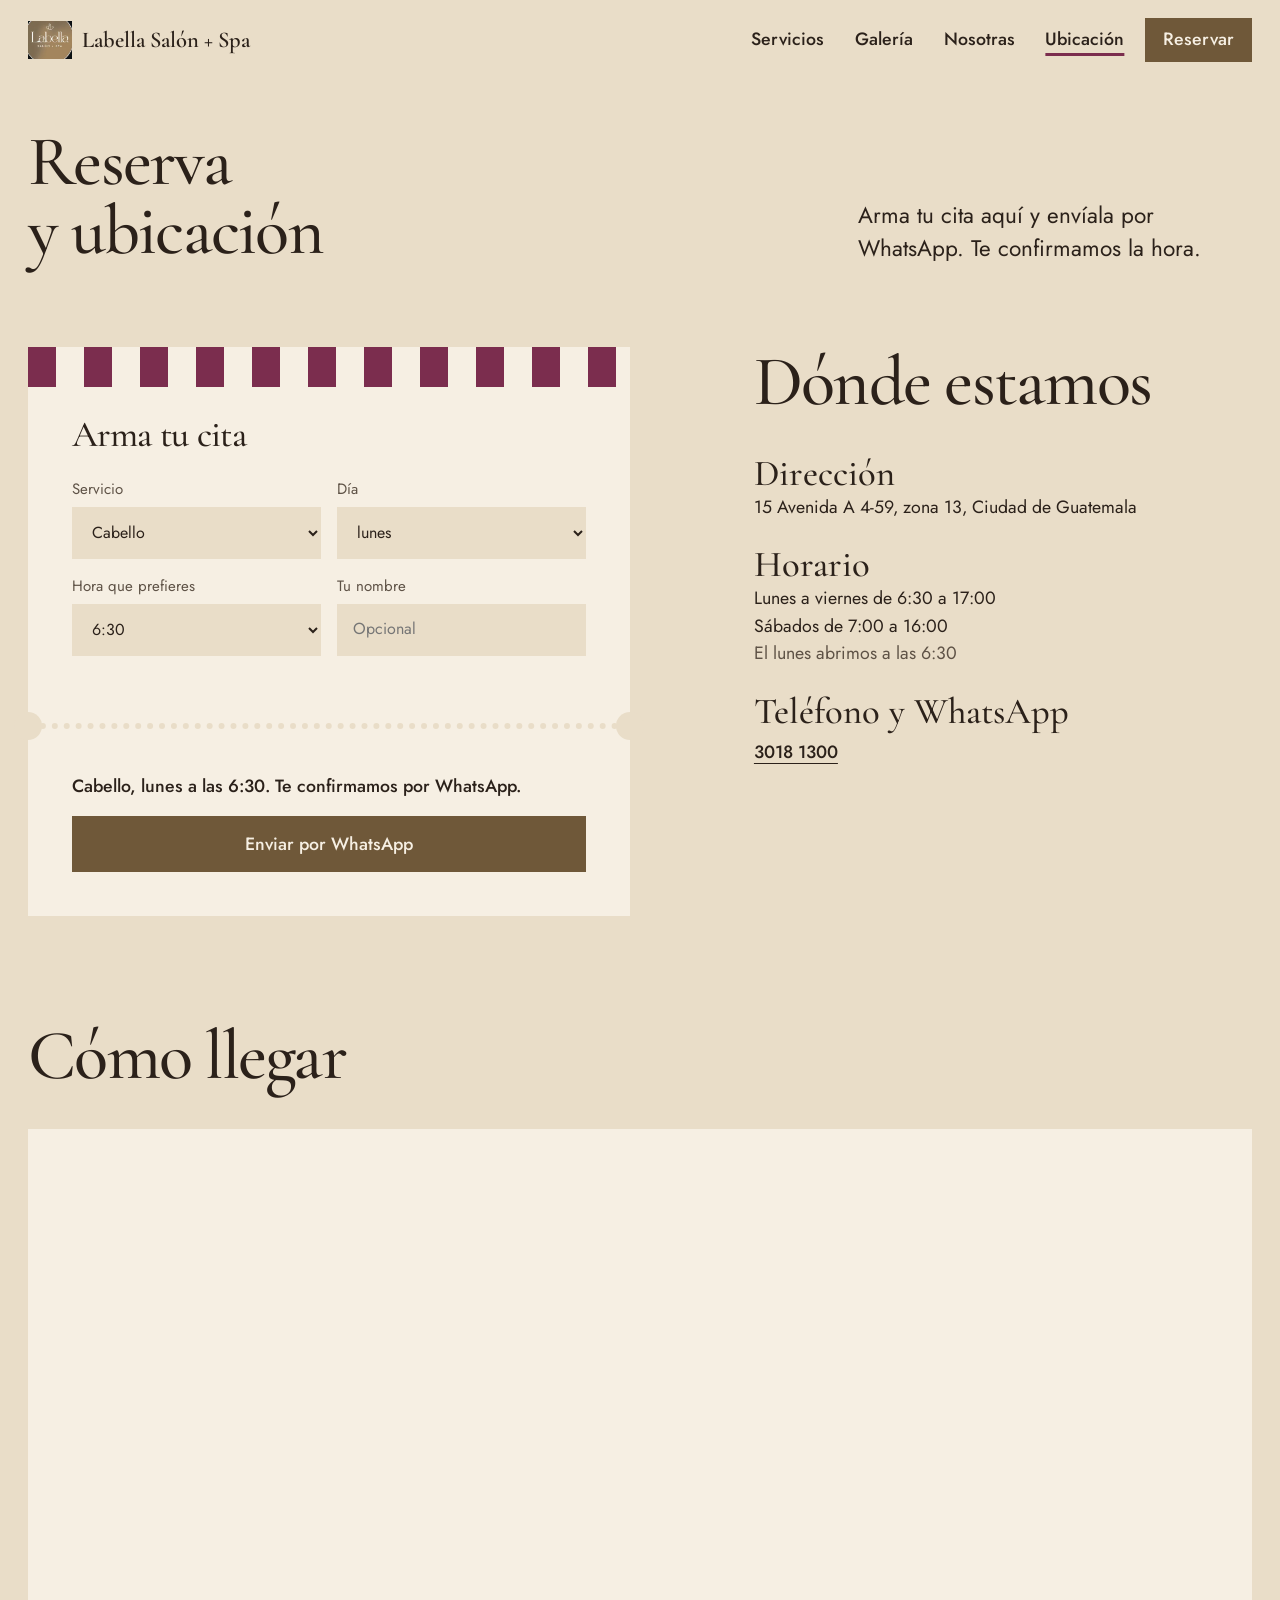
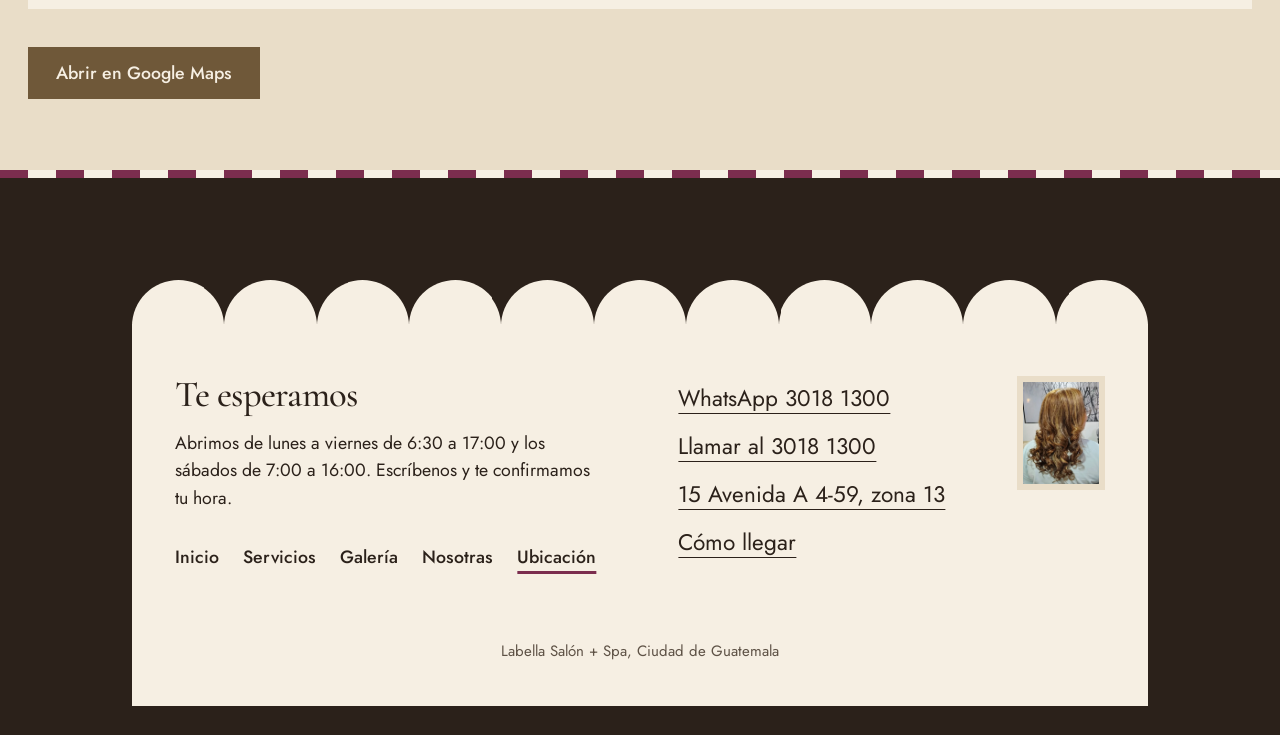
==== contacto.html @ a74e89e4 "Rediseño en varias páginas: inicio, servicios, galería, nosotras y contacto Divide la página única e" ====
<!DOCTYPE html>
<html lang="es">
<head>
<meta charset="utf-8">
<meta name="viewport" content="width=device-width, initial-scale=1, viewport-fit=cover">
<title>Reservar y ubicación | Labella Salón + Spa, zona 13, Guatemala</title>
<meta name="description" content="Reserva tu cita en Labella Salón + Spa por WhatsApp. 15 Avenida A 4-59, zona 13, Ciudad de Guatemala. Lunes a viernes 6:30 a 17:00, sábados 7:00 a 16:00.">
<meta name="theme-color" content="#E9DDC8">
<meta name="color-scheme" content="light">
<link rel="canonical" href="https://psantos2729.github.io/Spa-and-Beauty/contacto.html">
<link rel="icon" type="image/webp" href="assets/logo.webp">
<meta property="og:type" content="website">
<meta property="og:locale" content="es_GT">
<meta property="og:site_name" content="Labella Salón + Spa">
<meta property="og:title" content="Reservar y ubicación | Labella Salón + Spa">
<meta property="og:description" content="Reserva tu cita en Labella Salón + Spa por WhatsApp. 15 Avenida A 4-59, zona 13, Ciudad de Guatemala. Lunes a viernes 6:30 a 17:00, sábados 7:00 a 16:00.">
<meta property="og:url" content="https://psantos2729.github.io/Spa-and-Beauty/contacto.html">
<meta property="og:image" content="https://psantos2729.github.io/Spa-and-Beauty/assets/rizos.webp">
<script>document.documentElement.classList.add('js')</script>
<link rel="preconnect" href="https://fonts.googleapis.com">
<link rel="preconnect" href="https://fonts.gstatic.com" crossorigin>
<link rel="stylesheet" href="https://fonts.googleapis.com/css2?family=Cormorant+Garamond:ital,wght@0,500;0,600;1,500&amp;family=Jost:wght@400;500&amp;display=swap">
<link rel="stylesheet" href="styles.css">
<link rel="stylesheet" href="css/paginas.css">
<script src="script.js" defer></script>
<script src="js/paginas.js" defer></script>
</head>
<body>

<a class="salto" href="#contenido">Saltar al contenido</a>

<!-- CABECERA (igual en todas las páginas; solo cambia dónde va) -->
<header class="cabecera">
  <div class="cabecera__in envoltura">
    <a class="marca" href="index.html">
      <img src="assets/logo.webp" alt="" width="147" height="124">
      <span>Labella Salón + Spa</span>
    </a>
    <nav class="nav" aria-label="Principal">
      <ul>
        <li><a href="servicios.html">Servicios</a></li>
        <li><a href="galeria.html">Galería</a></li>
        <li><a href="nosotras.html">Nosotras</a></li>
        <li><a href="contacto.html" aria-current="page">Ubicación</a></li>
      </ul>
    </nav>
    <a class="btn btn--chico" href="https://wa.me/50230181300?text=Hola%2C%20quiero%20reservar%20en%20Labella%20Sal%C3%B3n%20%2B%20Spa" data-wa>Reservar</a>
  </div>
</header>

<main id="contenido" tabindex="-1">

<section class="titulo envoltura rejilla" aria-labelledby="titulo-pagina">
  <h1 id="titulo-pagina" class="t-display" data-rise style="--i:0">Reserva<br> y ubicación</h1>
  <p class="t-lead titulo__apoyo" data-rise style="--i:1">Arma tu cita aquí y envíala por WhatsApp. Te confirmamos la hora.</p>
</section>

<section class="cita envoltura rejilla" aria-labelledby="c-cita" data-reveal-group>
  <form class="cita__forma hoja" id="cita" action="https://wa.me/50230181300" method="get" target="_blank">
    <div class="cinta cinta--media cita__cinta" aria-hidden="true"></div>
    <h2 id="c-cita" class="t-head serif" data-reveal>Arma tu cita</h2>
    <div class="cita__campos" data-reveal>
      <label>Servicio
        <select name="servicio">
          <option>Cabello</option>
          <option>Manicure y pedicure</option>
          <option>Cejas</option>
          <option>Limpieza facial</option>
          <option>Masaje relajante</option>
          <option>Depilación con cera</option>
        </select>
      </label>
      <label>Día
        <select name="dia">
          <option>lunes</option><option>martes</option><option>miércoles</option><option>jueves</option><option>viernes</option><option>sábado</option>
        </select>
      </label>
      <label>Hora que prefieres
        <select name="hora"></select>
      </label>
      <label>Tu nombre
        <input type="text" name="nombre" autocomplete="given-name" placeholder="Opcional">
      </label>
    </div>
    <div class="talon cita__talon" data-reveal>
      <p class="cita__resumen" id="cita-resumen" aria-live="polite">Elige servicio, día y hora, y envía el mensaje.</p>
      <input type="hidden" name="text" value="Hola, quiero reservar en Labella Salón + Spa">
      <button class="btn btn--barra" type="submit">Enviar por WhatsApp</button>
    </div>
  </form>
  <div class="cita__datos">
    <h2 class="t-display" data-reveal>Dónde estamos</h2>
    <dl class="datos" data-reveal>
      <div><dt class="t-head serif">Dirección</dt><dd>15 Avenida A 4-59, zona 13, Ciudad de Guatemala</dd></div>
      <div><dt class="t-head serif">Horario</dt><dd>Lunes a viernes de 6:30 a 17:00<br>Sábados de 7:00 a 16:00</dd><dd class="nota" data-hoy></dd></div>
      <div><dt class="t-head serif">Teléfono y WhatsApp</dt><dd><a class="enlace" href="tel:+50230181300">3018 1300</a></dd></div>
    </dl>
  </div>
</section>

<section class="mapa envoltura" aria-labelledby="c-mapa" data-reveal-group>
  <h2 id="c-mapa" class="t-display" data-reveal>Cómo llegar</h2>
  <div class="mapa__marco" data-reveal>
    <iframe src="https://www.google.com/maps?q=15+Avenida+A+4-59,+Zona+13,+Ciudad+de+Guatemala&amp;output=embed" title="Mapa de Labella Salón + Spa en 15 Avenida A 4-59, zona 13, Ciudad de Guatemala" loading="lazy" referrerpolicy="no-referrer-when-downgrade"></iframe>
  </div>
  <p data-reveal><a class="btn" href="https://www.google.com/maps/search/?api=1&amp;query=15%20Avenida%20A%204-59%2C%20Zona%2013%2C%20Ciudad%20de%20Guatemala" target="_blank" rel="noopener">Abrir en Google Maps</a></p>
</section>

</main>

<footer class="pie">
  <div class="cinta cinta--fina" aria-hidden="true"></div>
  <div class="pie__fondo envoltura rejilla">
    <div class="pie__tarjeta feston-arriba">
      <div class="pie__mensaje">
        <h2>Te esperamos</h2>
        <p>Abrimos de lunes a viernes de 6:30 a 17:00 y los sábados de 7:00 a 16:00. Escríbenos y te confirmamos tu hora.</p>
        <nav class="pie__nav" aria-label="Páginas del sitio">
          <ul>
            <li><a href="index.html">Inicio</a></li>
            <li><a href="servicios.html">Servicios</a></li>
            <li><a href="galeria.html">Galería</a></li>
            <li><a href="nosotras.html">Nosotras</a></li>
            <li><a href="contacto.html" aria-current="page">Ubicación</a></li>
          </ul>
        </nav>
      </div>
      <div class="pie__datos">
        <ul class="pie__lineas">
          <li><a href="https://wa.me/50230181300?text=Hola%2C%20quiero%20reservar%20en%20Labella%20Sal%C3%B3n%20%2B%20Spa" data-wa>WhatsApp 3018 1300</a></li>
          <li><a href="tel:+50230181300">Llamar al 3018 1300</a></li>
          <li><a href="https://www.google.com/maps/search/?api=1&amp;query=15%20Avenida%20A%204-59%2C%20Zona%2013%2C%20Ciudad%20de%20Guatemala" target="_blank" rel="noopener">15 Avenida A 4-59, zona&nbsp;13</a></li>
          <li><a href="contacto.html" aria-current="page">Cómo llegar</a></li>
        </ul>
        <figure class="sello"><img src="assets/rizos.webp" alt="" width="661" height="884" loading="lazy"></figure>
      </div>
      <p class="pie__imprenta">Labella Salón + Spa, Ciudad de Guatemala</p>
    </div>
  </div>
</footer>

</body>
</html>
---- styles.css ----
/* ==========================================================================
   Labella Salón + Spa — sistema de diseño compartido
   Idea: la tarjeta de cita del salón es el papel del que está hecha cada página.
   La "cinta" (barras vino sobre papel) es la cinta de la inauguración.

   Este archivo lo cargan TODAS las páginas. No lo edites desde una página:
   pon lo propio de cada página en css/<pagina>.css. Ver HANDOFF.md.

   Reglas de la casa: sin degradados, sin sombras en reposo, sin líneas finas,
   sin vidrio, sin etiquetas pequeñas sobre títulos, sin numeración 01/02.
   Esquinas siempre cuadradas (radio 0). Cinco tamaños de letra, no más.
   ========================================================================== */

/* ---------- 1. Tokens ---------- */
:root {
  /* Paleta de la marca (solo colores planos) */
  --marfil: #F6EFE3;   /* papel: tarjetas, hojas */
  --marmol: #E9DDC8;   /* fondo de la página */
  --espresso: #2B211A; /* tinta, y fondo oscuro */
  --bronce: #6F5839;   /* la acción (botones) */
  --vino: #7B2D4E;     /* la cinta, y como mucho UN campo de color por página */
  --suave: #5E5246;    /* tinta suave: solo notas secundarias */

  /* Roles (usa estos en el código de las páginas) */
  --papel: var(--marfil);
  --fondo: var(--marmol);
  --tinta: var(--espresso);
  --nota: var(--suave);
  --accion: var(--bronce);
  --accion-tinta: var(--marfil);
  --cinta: var(--vino);
  --foco: var(--bronce);
  --debajo: var(--fondo); /* color de lo que hay bajo una pieza de papel: rellena muescas y perforados */

  /* Tipos */
  --serif: 'Cormorant Garamond', Georgia, 'Times New Roman', serif;
  --sans: 'Jost', system-ui, -apple-system, 'Segoe UI', sans-serif;

  /* Los cinco tamaños (no añadas un sexto) */
  --t-display: clamp(2.5rem, 1.2rem + 4vw, 4.75rem);    /* 40 → 76px: h1 y títulos de sección */
  --t-head: clamp(1.625rem, 1.25rem + 1.3vw, 2.5rem);   /* 26 → 40px: subtítulos, cifras, nombres */
  --t-lead: clamp(1.1875rem, 1.05rem + 0.45vw, 1.4375rem); /* 19 → 23px: frase de apoyo, marca */
  --t-body: clamp(1rem, 0.95rem + 0.2vw, 1.125rem);     /* 16 → 18px: texto corrido, botones, enlaces */
  --t-small: 0.9375rem;                                 /* 15px: solo notas secundarias */

  /* Espacio */
  --margen: clamp(1rem, 2.2vw, 2rem);     /* margen exterior, igual a ambos lados, en todo el sitio */
  --medianil: clamp(0.75rem, 1.6vw, 1.5rem); /* separación entre columnas */
  --seccion: clamp(6rem, 11vw, 10rem);     /* espacio entre secciones */
  --relleno: clamp(1.5rem, 3.4vw, 3rem);   /* relleno interior de tarjetas y hojas */
  --max: 90rem;                            /* ancho máximo del contenido (1440px) */

  /* Formas de papel */
  --barra: 28px;     /* ancho de cada barra de la cinta */
  --feston: 64px;    /* ancho de cada festón (borde ondulado) */
  --muesca: 28px;    /* diámetro de las muescas del talón */
  --punto: 6px;      /* grosor de los puntos del perforado */

  /* Movimiento */
  --ease-out: cubic-bezier(0.23, 1, 0.32, 1);
  --ease-in-out: cubic-bezier(0.77, 0, 0.175, 1);
  --ease-soft: cubic-bezier(0.33, 1, 0.68, 1);
  --t-press: 140ms;
  --t-hover: 200ms;
  --t-reveal: 800ms;
  --stagger: 80ms;
}

/* ---------- 2. Reset y base ---------- */
*, *::before, *::after { box-sizing: border-box; }
html {
  -webkit-text-size-adjust: 100%;
  text-size-adjust: 100%;
  -webkit-tap-highlight-color: transparent;
  background: var(--fondo);
}
body {
  margin: 0;
  background: var(--fondo);
  color: var(--tinta);
  font-family: var(--sans);
  font-size: var(--t-body);
  line-height: 1.55;
  font-kerning: normal;
  -webkit-font-smoothing: antialiased;
  overflow-x: clip;
}
h1, h2, h3, h4, p, figure, blockquote, ul, ol, dl, dd { margin: 0; }
ul[class], ol[class] { padding: 0; list-style: none; }
img, video, svg { display: block; max-width: 100%; }
img { height: auto; }
button, input, select, textarea { font: inherit; color: inherit; }
input, select, textarea { font-size: max(16px, 1em); }
button { background: none; border: 0; padding: 0; cursor: pointer; }
a { color: inherit; }
a, button { touch-action: manipulation; }
::selection { background: var(--vino); color: var(--marfil); }
:focus-visible { outline: 3px solid var(--foco); outline-offset: 3px; }
:target { scroll-margin-top: 2rem; }
main:focus { outline: none; }

/* Titulares: serif de la marca, siempre en una o dos líneas */
h1, h2, h3 {
  font-family: var(--serif);
  font-weight: 500;
  line-height: 1.02;
  letter-spacing: -0.02em;
  text-wrap: balance;
}
p { text-wrap: pretty; }

/* ---------- 3. Tamaños (clases de utilidad) ---------- */
.t-display { font-size: var(--t-display); line-height: 0.98; letter-spacing: -0.025em; }
.t-head { font-size: var(--t-head); line-height: 1.08; }
.t-lead { font-size: var(--t-lead); line-height: 1.45; }
.t-body { font-size: var(--t-body); }
.t-small { font-size: var(--t-small); line-height: 1.45; }
.serif { font-family: var(--serif); font-weight: 500; }
.nota { color: var(--nota); }
.cifras { font-variant-numeric: tabular-nums lining-nums; }
.sr-only {
  position: absolute; width: 1px; height: 1px; overflow: hidden;
  clip-path: inset(50%); white-space: nowrap;
}

/* Enlace para saltar al contenido (visible al recibir foco) */
.salto {
  position: absolute; left: var(--margen); top: 0.5rem; z-index: 20;
  padding: 0.75rem 1rem; background: var(--tinta); color: var(--papel);
  text-decoration: none; transform: translateY(-160%);
  transition: transform var(--t-hover) var(--ease-out);
}
.salto:focus { transform: none; }

/* ---------- 4. Marco de página y rejilla ---------- */
.envoltura { width: 100%; max-width: var(--max); margin-inline: auto; padding-inline: var(--margen); }
.rejilla { display: grid; grid-template-columns: repeat(12, minmax(0, 1fr)); column-gap: var(--medianil); }
.seccion { padding-block: calc(var(--seccion) / 2); }
.seccion:first-child { padding-top: calc(var(--seccion) / 3); }
.cubrir { width: 100%; height: 100%; object-fit: cover; }

/* Campos de color (una sección entera cambia de fondo) */
.campo-papel { --debajo: var(--papel); background: var(--papel); }
.campo-oscuro { --debajo: var(--espresso); --foco: var(--marfil); background: var(--espresso); color: var(--marfil); }
.campo-vino { --debajo: var(--vino); --foco: var(--marfil); background: var(--vino); color: var(--marfil); }

/* ---------- 5. Cabecera ---------- */
.cabecera { background: var(--fondo); }
.cabecera__in {
  display: grid;
  grid-template-columns: auto 1fr auto;
  align-items: center;
  column-gap: var(--medianil);
  min-height: 5rem;
}
.marca {
  display: inline-flex; align-items: center; gap: 0.625rem;
  min-height: 44px; text-decoration: none;
  font-family: var(--serif); font-weight: 600; font-size: var(--t-lead);
  line-height: 1; white-space: nowrap;
}
.marca img { width: 2.75rem; height: auto; }
.nav ul, .pie__nav ul { list-style: none; padding: 0; }
.nav ul { display: flex; justify-content: flex-end; gap: clamp(1rem, 2.4vw, 2.25rem); }
.nav a, .pie__nav a {
  display: inline-flex; align-items: center; justify-content: center;
  min-height: 44px; min-width: 44px;
  text-decoration: none; font-weight: 500;
  text-decoration-thickness: 3px; text-underline-offset: 0.45em;
  text-decoration-color: transparent;
  transition: text-decoration-color var(--t-hover) ease;
}
.nav a[aria-current="page"], .pie__nav a[aria-current="page"] {
  text-decoration-line: underline; text-decoration-color: var(--cinta);
}
.marca[aria-current="page"] { text-decoration: none; }

@media (max-width: 47.99em) {
  .cabecera__in { grid-template-columns: 1fr auto; row-gap: 0.25rem; padding-block: 0.5rem; }
  .nav { grid-column: 1 / -1; grid-row: 2; }
  .nav ul { justify-content: space-between; gap: 0.5rem; }
  .marca { font-size: 1.1875rem; }
  .marca img { width: 2.25rem; }
}

/* ---------- 6. Botones y enlaces ---------- */
.btn {
  position: relative; overflow: hidden;
  display: inline-flex; align-items: center; justify-content: center; gap: 0.6rem;
  min-height: 3.25rem; padding: 0 1.75rem;
  background: var(--accion); color: var(--accion-tinta);
  font-family: var(--sans); font-size: var(--t-body); font-weight: 500; line-height: 1.2;
  text-decoration: none; text-align: center;
  border-radius: 0;
  user-select: none; -webkit-user-select: none;
  transition: transform var(--t-press) var(--ease-out), background-color var(--t-hover) ease;
}
/* La cinta vuelve dentro del botón al pasar el ratón */
.btn::after {
  content: ""; position: absolute; left: 0; right: 0; bottom: 0; height: 6px;
  background: var(--marfil);
  -webkit-mask: var(--mascara-cinta) 0 0 / calc(var(--barra) * 2) 100% repeat-x;
  mask: var(--mascara-cinta) 0 0 / calc(var(--barra) * 2) 100% repeat-x;
  transform: scaleY(0); transform-origin: bottom;
  transition: transform var(--t-hover) var(--ease-out);
}
.btn:active { transform: scale(0.97); }
.btn svg { width: 1.25rem; height: 1.25rem; flex: none; }
.btn--chico { min-height: 2.75rem; padding: 0 1.125rem; }
.btn--barra { display: flex; width: 100%; min-height: 3.5rem; }
.btn--papel { --accion: var(--marfil); --accion-tinta: var(--espresso); }
.btn--papel::after { background: var(--vino); }

.enlace {
  display: inline-flex; align-items: center; min-height: 44px;
  font-weight: 500;
  text-decoration-line: underline; text-decoration-thickness: 0.08em;
  text-underline-offset: 0.3em; text-decoration-color: currentColor;
  transition: text-decoration-color var(--t-hover) ease;
}

@media (hover: hover) and (pointer: fine) {
  .btn:hover { background: var(--espresso); }
  .btn--papel:hover { background: var(--papel); color: var(--espresso); }
  .campo-oscuro .btn:hover { background: var(--vino); }
  .btn:hover::after { transform: scaleY(1); }
  .nav a:hover, .pie__nav a:hover { text-decoration-line: underline; text-decoration-color: currentColor; }
  .nav a[aria-current="page"]:hover { text-decoration-color: var(--cinta); }
  .enlace:hover { text-decoration-color: transparent; }
}

/* ---------- 7. La cinta (barras vino sobre papel) ---------- */
/* Máscaras dibujadas con SVG: no son degradados, solo recortan la forma. */
:root {
  --mascara-cinta: url("data:image/svg+xml,%3Csvg xmlns='http://www.w3.org/2000/svg' viewBox='0 0 2 1' preserveAspectRatio='none'%3E%3Crect width='1' height='1'/%3E%3C/svg%3E");
  --mascara-lleno: url("data:image/svg+xml,%3Csvg xmlns='http://www.w3.org/2000/svg' viewBox='0 0 1 1' preserveAspectRatio='none'%3E%3Crect width='1' height='1'/%3E%3C/svg%3E");
  --mascara-feston-arriba: url("data:image/svg+xml,%3Csvg xmlns='http://www.w3.org/2000/svg' viewBox='0 0 2 1' preserveAspectRatio='none'%3E%3Cpath d='M0 1A1 1 0 0 1 2 1Z'/%3E%3C/svg%3E");
  --mascara-feston-abajo: url("data:image/svg+xml,%3Csvg xmlns='http://www.w3.org/2000/svg' viewBox='0 0 2 1' preserveAspectRatio='none'%3E%3Cpath d='M0 0A1 1 0 0 0 2 0Z'/%3E%3C/svg%3E");
}
.cinta {
  display: block; height: 3.5rem; background: var(--papel);
  position: relative;
}
.cinta::before {
  content: ""; position: absolute; inset: 0; background: var(--cinta);
  -webkit-mask: var(--mascara-cinta) 0 0 / calc(var(--barra) * 2) 100% repeat-x;
  mask: var(--mascara-cinta) 0 0 / calc(var(--barra) * 2) 100% repeat-x;
}
.cinta--media { height: 2.5rem; }
.cinta--fina { height: 0.5rem; }

/* ---------- 8. Piezas de papel ---------- */
/* .hoja: una pieza de papel plana (sin borde, sin sombra) */
.hoja { background: var(--papel); color: var(--tinta); padding: var(--relleno); }

/* Bordes ondulados (festones). Ajusta el ancho con --feston. */
.feston-arriba, .feston-abajo {
  -webkit-mask-repeat: round no-repeat, no-repeat;
  mask-repeat: round no-repeat, no-repeat;
}
.feston-arriba {
  padding-top: calc(var(--relleno) + var(--feston) / 2);
  -webkit-mask-image: var(--mascara-feston-arriba), var(--mascara-lleno);
  mask-image: var(--mascara-feston-arriba), var(--mascara-lleno);
  -webkit-mask-size: var(--feston) calc(var(--feston) / 2 + 1px), 100% calc(100% - var(--feston) / 2);
  mask-size: var(--feston) calc(var(--feston) / 2 + 1px), 100% calc(100% - var(--feston) / 2);
  -webkit-mask-position: left top, left bottom;
  mask-position: left top, left bottom;
}
.feston-abajo {
  padding-bottom: calc(var(--relleno) + var(--feston) / 2);
  -webkit-mask-image: var(--mascara-feston-abajo), var(--mascara-lleno);
  mask-image: var(--mascara-feston-abajo), var(--mascara-lleno);
  -webkit-mask-size: var(--feston) calc(var(--feston) / 2 + 1px), 100% calc(100% - var(--feston) / 2);
  mask-size: var(--feston) calc(var(--feston) / 2 + 1px), 100% calc(100% - var(--feston) / 2);
  -webkit-mask-position: left bottom, left top;
  mask-position: left bottom, left top;
}

/* .talon: la parte que se corta. Perforado de puntos gruesos arriba y una muesca
   redonda a cada lado. Va DENTRO de una .hoja. Las muescas toman el color --debajo. */
.talon {
  position: relative;
  margin-inline: calc(var(--relleno) * -1);
  padding: var(--relleno) var(--relleno) 0;
  margin-top: var(--relleno);
  border-top: var(--punto) dotted var(--debajo);
}
.talon::before, .talon::after {
  content: ""; position: absolute; top: calc(var(--punto) / -2);
  width: var(--muesca); height: var(--muesca); border-radius: 50%;
  background: var(--debajo);
  transform: translateY(-50%);
}
.talon::before { left: calc(var(--muesca) / -2); }
.talon::after { right: calc(var(--muesca) / -2); }

/* .puntos: una fila suelta de puntos gruesos (separa sin línea fina) */
.puntos { border: 0; border-top: var(--punto) dotted currentColor; margin: 0; height: 0; }

/* Fotos: esquinas cuadradas, recorte con proporción fija */
.foto { position: relative; overflow: hidden; background: var(--espresso); }
.foto img { width: 100%; height: 100%; object-fit: cover; }
.foto--3x2 { aspect-ratio: 3 / 2; }
.foto--4x3 { aspect-ratio: 4 / 3; }
.foto--4x5 { aspect-ratio: 4 / 5; }
.foto--1x1 { aspect-ratio: 1 / 1; }
.pie-foto { margin-top: 0.75rem; font-size: var(--t-small); color: var(--nota); }
.campo-oscuro .pie-foto, .campo-vino .pie-foto { color: var(--marfil); }

/* ---------- 9. Fundido lento entre fotos (firma de movimiento) ---------- */
/* <div class="fundido foto foto--3x2" data-fundido> con varias <img data-pie="…">.
   Sin JavaScript se ve solo la primera. Ver HANDOFF.md. */
.fundido img {
  position: absolute; inset: 0; width: 100%; height: 100%; object-fit: cover;
  opacity: 0;
  transition: opacity 1.6s ease, transform 7s var(--ease-soft);
}
.fundido img:first-child { opacity: 1; }
.fundido.is-live img { opacity: 0; transform: scale(1.04); }
.fundido.is-live img.is-on { opacity: 1; transform: scale(1); }
.fundido-elegir { display: flex; flex-wrap: wrap; gap: 0.25rem 0.5rem; }
.fundido-elegir[hidden] { display: none; }
.fundido-elegir button {
  min-height: 44px; padding: 0 0.75rem;
  font-weight: 500; color: inherit;
  text-decoration-thickness: 3px; text-underline-offset: 0.45em;
  user-select: none; -webkit-user-select: none;
  transition: transform var(--t-press) var(--ease-out);
}
.fundido-elegir button:active { transform: scale(0.96); }
.fundido-elegir button[aria-pressed="true"] { text-decoration-line: underline; text-decoration-color: currentColor; }
@media (hover: hover) and (pointer: fine) {
  .fundido-elegir button:hover { text-decoration-line: underline; }
}

/* ---------- 10. Tarjeta de respuesta (llamada a reservar, compartida) ---------- */
.respuesta { overflow: hidden; padding-top: calc(var(--seccion) / 2); }
.respuesta__in { align-items: end; }
.respuesta__nota {
  grid-column: 1 / span 4;
  font-size: var(--t-lead); line-height: 1.45;
  padding-bottom: 4rem; max-width: 26ch;
}
.respuesta__lugar { grid-column: 6 / -1; margin-bottom: -3.75rem; }
.respuesta__tarjeta {
  background: var(--papel); color: var(--tinta);
  transform: rotate(-2deg); transform-origin: 30% 100%;
  padding: 0 clamp(1.5rem, 4vw, 3rem) clamp(5rem, 7vw, 6.5rem);
  text-align: center;
  aspect-ratio: 7 / 5;
  display: flex; flex-direction: column; align-items: center; justify-content: flex-start; gap: 1.25rem;
}
.respuesta__tarjeta .cinta { align-self: stretch; margin-inline: calc(clamp(1.5rem, 4vw, 3rem) * -1); margin-bottom: 1.5rem; }
.respuesta__tarjeta h2 { font-size: var(--t-head); }
.respuesta__tarjeta p { max-width: 36ch; }
.respuesta__tarjeta .btn { margin-top: auto; }

@media (max-width: 47.99em) {
  .respuesta__nota { grid-column: 1 / -1; padding-bottom: 2.5rem; }
  .respuesta__lugar { grid-column: 1 / -1; justify-self: center; width: 92%; margin-bottom: -3rem; }
  .respuesta__tarjeta { transform: rotate(-1deg); aspect-ratio: auto; padding-bottom: 5rem; }
  .respuesta__tarjeta .cinta { height: 2.5rem; }
}

/* ---------- 11. Pie: el reverso de la tarjeta (compartido) ---------- */
.pie { --debajo: var(--espresso); background: var(--espresso); }
.pie__fondo { padding-block: clamp(4rem, 8vw, 7rem) var(--margen); }
.pie__tarjeta {
  --feston: clamp(56px, 7vw, 100px);
  grid-column: 2 / span 10;
  display: grid; grid-template-columns: 1fr 1fr; gap: var(--relleno) clamp(2rem, 6vw, 6rem);
  background: var(--papel); color: var(--tinta);
  padding: var(--relleno);
}
.pie__tarjeta.feston-arriba { padding-top: calc(var(--relleno) + var(--feston) / 2 + 0.5rem); }
.pie__mensaje h2 { font-size: var(--t-head); margin-bottom: 1rem; }
.pie__mensaje p { max-width: 38ch; }
.pie__nav ul { display: flex; flex-wrap: wrap; gap: 0 1.5rem; margin-top: 1.5rem; }
.pie__datos { display: grid; grid-template-columns: 1fr auto; gap: 1.5rem; align-items: start; }
.pie__lineas { display: grid; gap: 0.25rem; font-size: var(--t-lead); }
.pie__lineas a { display: inline-flex; align-items: center; min-height: 44px; text-decoration-thickness: 0.06em; text-underline-offset: 0.3em; }
.sello { width: 88px; padding: 6px; background: var(--marmol); }
.sello img { aspect-ratio: 3 / 4; object-fit: cover; width: 100%; height: auto; }
.pie__imprenta { grid-column: 1 / -1; text-align: center; font-size: var(--t-small); color: var(--nota); padding-top: 1rem; }
.pie__lineas a { white-space: nowrap; }
@media (max-width: 59.99em) {
  .pie__tarjeta { grid-column: 1 / -1; grid-template-columns: 1fr; }
}
@media (max-width: 47.99em) {
  .pie__tarjeta { --feston: 56px; }
  .pie__lineas { font-size: 1.0625rem; }
  .sello { width: 64px; padding: 4px; }
}
@media (hover: hover) and (pointer: fine) {
  .pie__lineas a:hover { text-decoration-color: transparent; }
}

/* ---------- 12. Entradas al hacer scroll (y al cargar) ---------- */
/* data-reveal: aparece una vez al entrar en pantalla. Usa --i para escalonar
   (o pon data-reveal-group en el contenedor y script.js numera a sus hijos).
   data-rise: aparece al cargar la página (para la primera pantalla).
   Sin JavaScript, o si script.js falla, todo queda visible (ver la red de seguridad). */
@media (prefers-reduced-motion: no-preference) {
  .js [data-reveal] {
    opacity: 0; transform: translateY(24px);
    transition: opacity 700ms var(--ease-out), transform 900ms var(--ease-out);
    transition-delay: calc(var(--i, 0) * var(--stagger));
    animation: red-de-seguridad 1ms 3s forwards;
  }
  .js.rv [data-reveal] { animation: none; }
  .js [data-reveal].is-in { opacity: 1; transform: none; }
  .js [data-rise] {
    opacity: 0; transform: translateY(20px);
    animation: subir 900ms var(--ease-out) forwards;
    animation-delay: calc(var(--i, 0) * var(--stagger) + 80ms);
  }
}
@keyframes red-de-seguridad { to { opacity: 1; transform: none; } }
@keyframes subir { to { opacity: 1; transform: none; } }

/* ---------- 13. Movimiento reducido: todo visible, nada viaja ---------- */
@media (prefers-reduced-motion: reduce) {
  *, *::before, *::after { animation-duration: 1ms !important; animation-iteration-count: 1 !important; transition-duration: 1ms !important; transition-delay: 0s !important; }
  .fundido.is-live img { transform: none; }
}

/* ---------- 14. Impresión ---------- */
@media print {
  .cabecera .btn, .fundido-elegir, .salto { display: none; }
  .js [data-reveal], .js [data-rise] { opacity: 1 !important; transform: none !important; }
}
---- css/paginas.css ----
/* ==========================================================================
   Páginas internas (servicios, galería, nosotras, contacto).
   Usa los tokens y piezas de styles.css; no redefine colores ni tamaños.
   ========================================================================== */

/* ---------- Título de página ---------- */
.titulo { padding-top: calc(var(--seccion) / 3); padding-bottom: calc(var(--seccion) / 3); align-items: end; }
.titulo h1 { grid-column: 1 / span 7; }
.titulo__apoyo { grid-column: 9 / -1; max-width: 34ch; }

.foto-cejas { object-position: 62% 50%; }
.foto-equipo { object-position: 50% 38%; }

/* ---------- Servicios ---------- */
.servicio { padding-block: calc(var(--seccion) / 4); align-items: center; }
.servicio__texto { grid-column: 1 / span 7; display: flex; flex-direction: column; gap: 1.25rem; align-items: flex-start; }
.servicio__texto p { max-width: 44ch; }
.servicio__foto { grid-column: 9 / -1; }
.servicio--inv .servicio__texto { grid-column: 6 / -1; grid-row: 1; }
.servicio--inv .servicio__foto { grid-column: 1 / span 4; grid-row: 1; }
.servicio__lista { display: flex; flex-wrap: wrap; gap: 0.5rem; }
.servicio__lista li { background: var(--fondo); padding: 0.4rem 0.9rem; }

.masaje { margin-block: calc(var(--seccion) / 4); padding-block: calc(var(--seccion) / 2); }
.masaje .rejilla { align-items: end; }
.masaje__texto { grid-column: 1 / span 7; display: grid; gap: 1.25rem; }
.masaje__texto p { max-width: 36ch; }
.masaje__promo { grid-column: 9 / -1; display: grid; gap: 1rem; justify-items: start; }
.masaje__cifra { font-size: var(--t-display); line-height: 1; }

.pareja { padding-block: calc(var(--seccion) / 4) calc(var(--seccion) / 2); row-gap: var(--medianil); }
.pareja__hoja { grid-column: span 6; display: flex; flex-direction: column; gap: 1.25rem; align-items: flex-start; }

/* ---------- Galería ---------- */
.comparar { padding-block: calc(var(--seccion) / 4); align-items: center; }
.comparar__texto { grid-column: 1 / span 4; display: grid; gap: 1.25rem; justify-items: start; }
.comparar__foto { grid-column: 6 / -1; }

/* antes / después: una sola foto doble (antes a la izquierda, después a la derecha) */
.ba { position: relative; aspect-ratio: 707 / 1064; max-height: 80svh; margin-inline: auto; overflow: hidden; background: var(--espresso); }
.ba img { position: absolute; top: 0; left: 0; width: 200%; max-width: none; height: 100%; object-fit: cover; user-select: none; -webkit-user-drag: none; }
.ba__despues { transform: translateX(-50%); }
.ba__clip, .ba__contra, .ba__asa { position: absolute; inset: 0; will-change: transform; }
.ba__clip { overflow: hidden; transform: translateX(-50%); }
.ba__contra { transform: translateX(50%); }
.ba__asa { pointer-events: none; transform: translateX(-50%); }
.ba__asa::before { content: ""; position: absolute; top: 0; bottom: 0; right: -2px; width: 4px; background: var(--papel); }
.ba__asa i { position: absolute; right: -24px; top: 50%; width: 48px; height: 48px; margin-top: -24px; background: var(--papel); color: var(--tinta); display: grid; place-items: center; }
.ba__asa svg { width: 22px; height: 22px; }
.ba.suave .ba__clip, .ba.suave .ba__contra, .ba.suave .ba__asa { transition: transform 900ms var(--ease-in-out); }
.ba__rango { position: absolute; inset: 0; width: 100%; height: 100%; margin: 0; opacity: 0; cursor: ew-resize; touch-action: pan-y; -webkit-appearance: none; appearance: none; background: transparent; }
.ba__rango::-webkit-slider-thumb { -webkit-appearance: none; width: 4px; height: 2000px; }
.ba__rango::-moz-range-thumb { width: 4px; height: 2000px; border: 0; }
.ba__rango:focus-visible ~ .ba__asa i { outline: 3px solid var(--foco); outline-offset: 3px; }
.ba__et { position: absolute; bottom: 0.75rem; padding: 0.3rem 0.9rem; background: var(--tinta); color: var(--papel); font-size: var(--t-small); pointer-events: none; }
.ba__et--a { left: 0.75rem; }
.ba__et--d { right: 0.75rem; }

.mosaico { padding-block: calc(var(--seccion) / 2); }
.mosaico__rejilla { margin-top: clamp(2rem, 4vw, 3.5rem); display: grid; grid-template-columns: repeat(12, minmax(0, 1fr)); gap: var(--medianil); align-items: start; }
.mosaico__a { grid-column: 1 / span 4; }
.mosaico__b { grid-column: 5 / span 5; }
.mosaico__c { grid-column: 10 / -1; margin-top: 6rem; }
.mosaico__d { grid-column: 5 / span 5; }

/* ---------- Nosotras ---------- */
.equipo { padding-block: calc(var(--seccion) / 4); align-items: start; }
.equipo__foto { grid-column: 1 / span 6; }
.equipo__carta { grid-column: 8 / -1; --debajo: var(--fondo); display: grid; gap: 1.1rem; padding-bottom: calc(var(--relleno) + var(--feston, 2rem)); }
.equipo__firma { font-style: italic; font-size: var(--t-lead); margin-top: 0.5rem; }

.razones { padding-block: calc(var(--seccion) / 2); }
.razones__lista { margin-top: clamp(2rem, 4vw, 3.5rem); display: grid; grid-template-columns: repeat(4, 1fr); gap: var(--medianil); }
.razones__lista li { background: var(--papel); padding: var(--relleno); display: grid; gap: 0.6rem; align-content: start; }
.razones__lista li:nth-child(even) { background: var(--espresso); color: var(--marfil); --foco: var(--marfil); }
.razones__lista h3 { line-height: 1.05; }

/* ---------- Contacto ---------- */
.cita { padding-block: calc(var(--seccion) / 4); align-items: start; }
.cita__forma { grid-column: 1 / span 6; --debajo: var(--fondo); display: grid; gap: 1.5rem; }
.cita__cinta { margin: calc(var(--relleno) * -1) calc(var(--relleno) * -1) 0; }
.cita__campos { display: grid; grid-template-columns: 1fr 1fr; gap: 1rem; }
.cita__campos label { display: grid; gap: 0.35rem; font-size: var(--t-small); color: var(--nota); }
.cita__campos select, .cita__campos input {
  font: inherit; font-size: 1rem; color: var(--tinta); background: var(--fondo);
  border: 0; border-radius: 0; min-height: 52px; padding: 0 1rem; width: 100%;
}
.cita__talon { display: grid; gap: 1rem; }
.cita__resumen { font-weight: 500; }
.cita__datos { grid-column: 8 / -1; display: grid; gap: clamp(1.5rem, 3vw, 2.5rem); }
.datos { display: grid; gap: 1.5rem; }
.datos dd { margin: 0; }
.datos dd:empty { display: none; }

.mapa { padding-block: calc(var(--seccion) / 2); display: grid; gap: clamp(1.5rem, 3vw, 2.5rem); }
.mapa__marco { background: var(--papel); }
.mapa__marco iframe { display: block; width: 100%; height: min(60svh, 30rem); border: 0; }

/* ---------- Tableta y teléfono ---------- */
@media (max-width: 59.99em) {
  .titulo h1, .titulo__apoyo { grid-column: 1 / -1; }
  .titulo__apoyo { margin-top: 1.25rem; }
  .servicio__texto, .servicio--inv .servicio__texto,
  .servicio__foto, .servicio--inv .servicio__foto,
  .masaje__texto, .masaje__promo,
  .comparar__texto, .comparar__foto,
  .equipo__foto, .equipo__carta,
  .cita__forma, .cita__datos { grid-column: 1 / -1; grid-row: auto; }
  .servicio__foto, .comparar__foto, .equipo__carta, .cita__datos, .masaje__promo { margin-top: 2rem; }
  .servicio__foto, .equipo__foto { max-width: 34rem; }
  .pareja__hoja { grid-column: 1 / -1; }
  .mosaico__a, .mosaico__b { grid-column: span 6; }
  .mosaico__c, .mosaico__d { grid-column: span 6; margin-top: 0; }
  .razones__lista { grid-template-columns: 1fr 1fr; }
}
@media (max-width: 47.99em) {
  .mosaico__a, .mosaico__b, .mosaico__c, .mosaico__d { grid-column: 1 / -1; }
  .razones__lista, .cita__campos { grid-template-columns: 1fr; }
  .ba { max-height: none; }
}
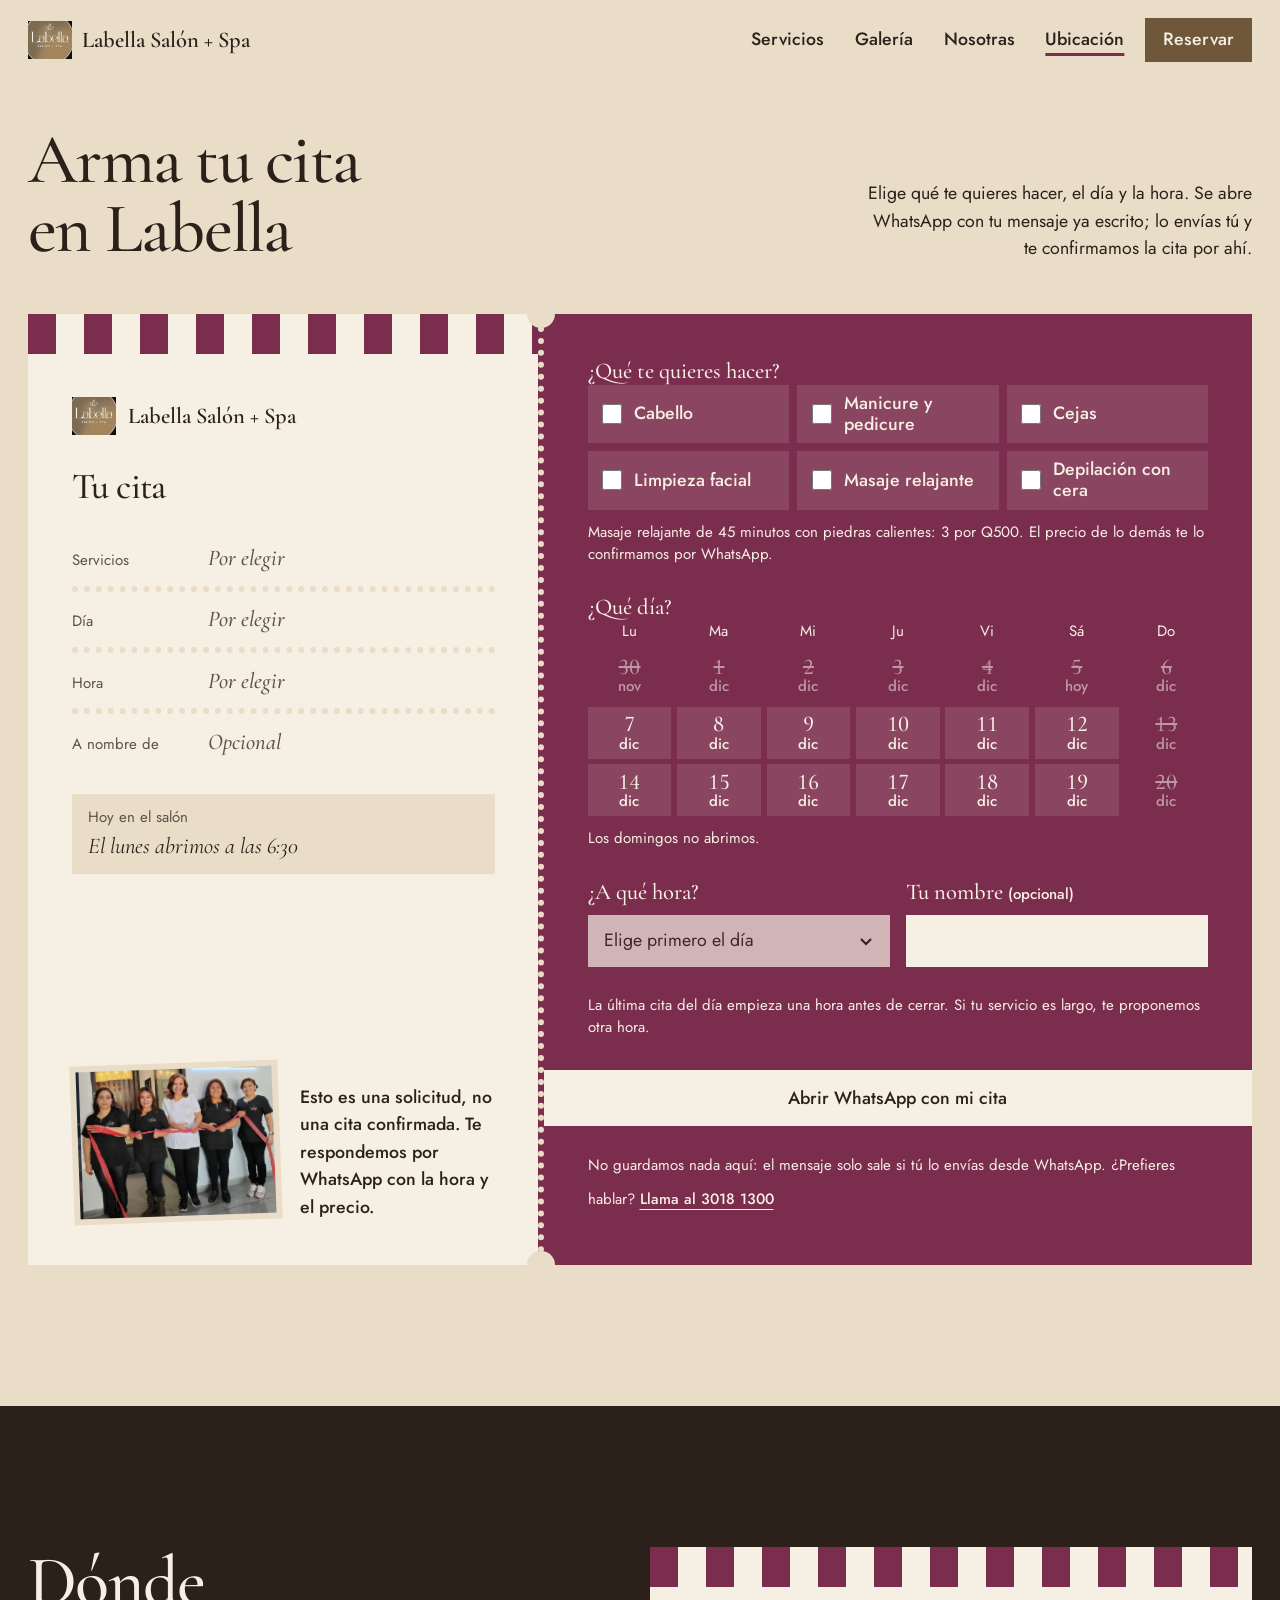
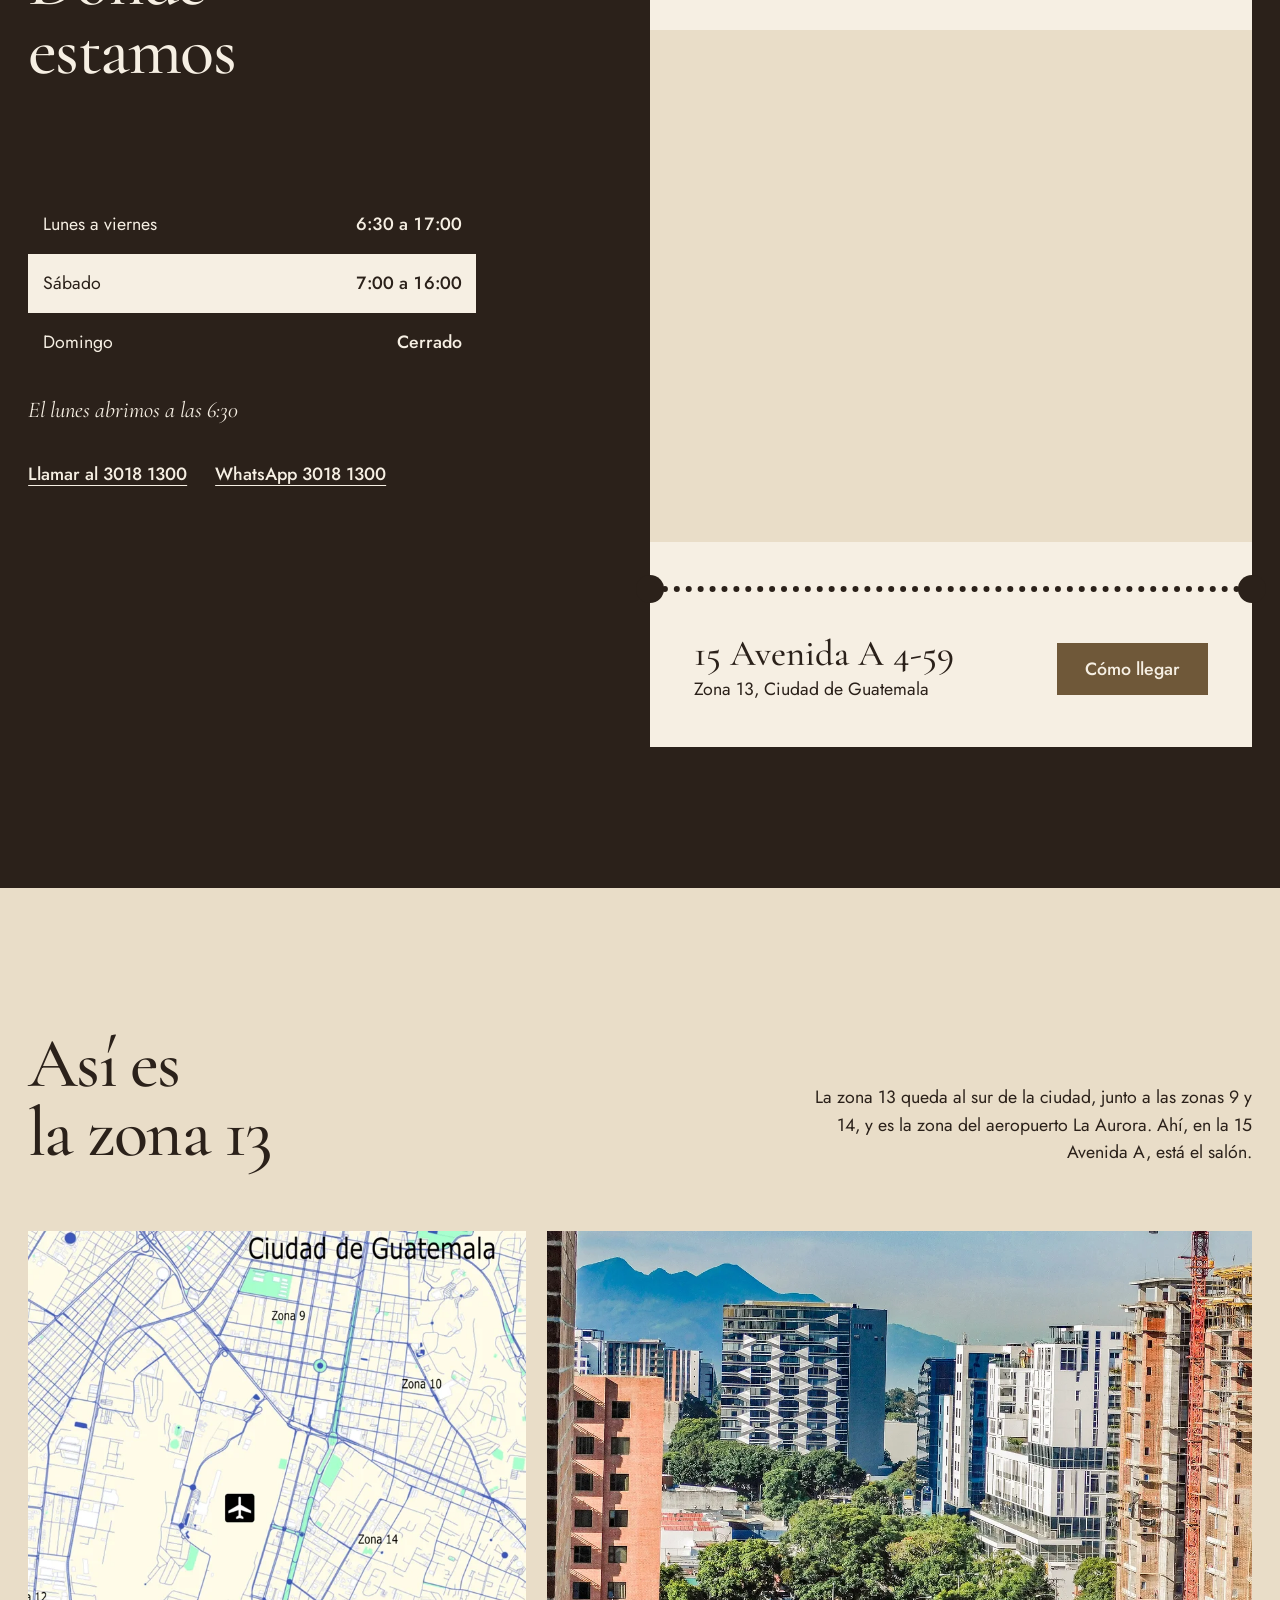
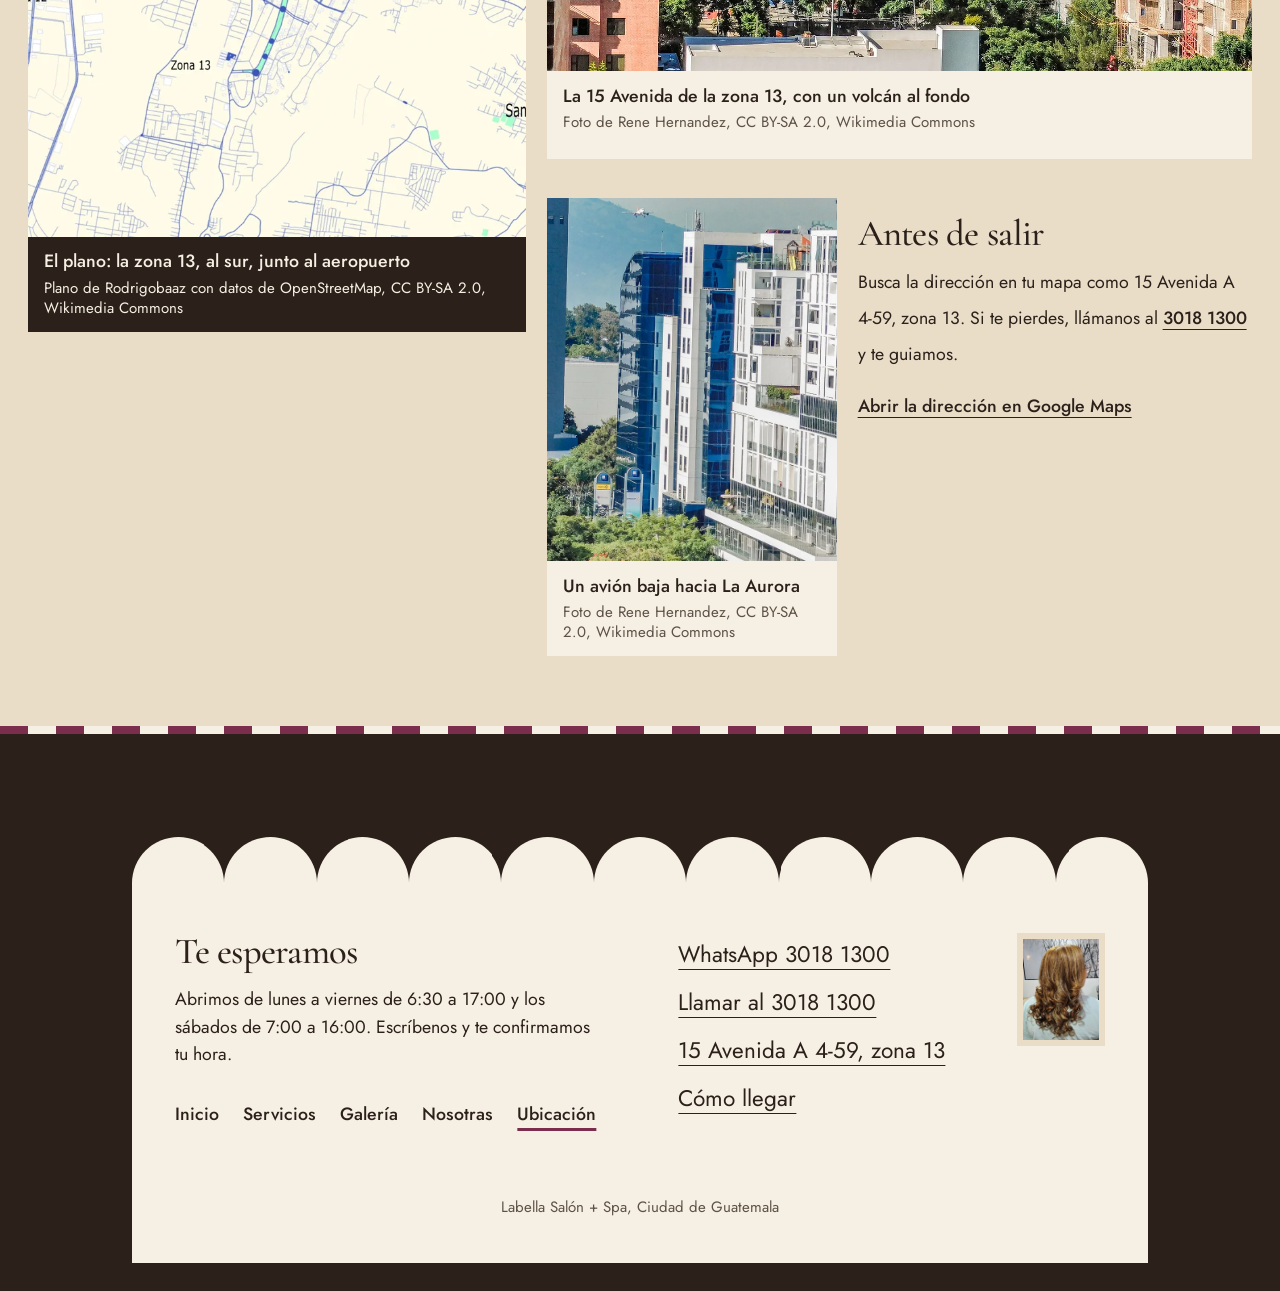
==== commit 1b8add4c: "Rehace las páginas internas con estilos y scripts propios Servicios pasa a ser la carta con tarjetas" ====
--- a/contacto.html
+++ b/contacto.html
@@ -4,7 +4,7 @@
 <meta charset="utf-8">
 <meta name="viewport" content="width=device-width, initial-scale=1, viewport-fit=cover">
 <title>Reservar y ubicación | Labella Salón + Spa, zona 13, Guatemala</title>
-<meta name="description" content="Reserva tu cita en Labella Salón + Spa por WhatsApp. 15 Avenida A 4-59, zona 13, Ciudad de Guatemala. Lunes a viernes 6:30 a 17:00, sábados 7:00 a 16:00.">
+<meta name="description" content="Arma tu cita en Labella Salón + Spa y envíala por WhatsApp. 15 Avenida A 4-59, zona 13, Ciudad de Guatemala. Lunes a viernes de 6:30 a 17:00, sábados de 7:00 a 16:00.">
 <meta name="theme-color" content="#E9DDC8">
 <meta name="color-scheme" content="light">
 <link rel="canonical" href="https://psantos2729.github.io/Spa-and-Beauty/contacto.html">
@@ -13,7 +13,7 @@
 <meta property="og:locale" content="es_GT">
 <meta property="og:site_name" content="Labella Salón + Spa">
 <meta property="og:title" content="Reservar y ubicación | Labella Salón + Spa">
-<meta property="og:description" content="Reserva tu cita en Labella Salón + Spa por WhatsApp. 15 Avenida A 4-59, zona 13, Ciudad de Guatemala. Lunes a viernes 6:30 a 17:00, sábados 7:00 a 16:00.">
+<meta property="og:description" content="Arma tu cita y envíala por WhatsApp. 15 Avenida A 4-59, zona 13, Ciudad de Guatemala.">
 <meta property="og:url" content="https://psantos2729.github.io/Spa-and-Beauty/contacto.html">
 <meta property="og:image" content="https://psantos2729.github.io/Spa-and-Beauty/assets/rizos.webp">
 <script>document.documentElement.classList.add('js')</script>
@@ -21,15 +21,15 @@
 <link rel="preconnect" href="https://fonts.gstatic.com" crossorigin>
 <link rel="stylesheet" href="https://fonts.googleapis.com/css2?family=Cormorant+Garamond:ital,wght@0,500;0,600;1,500&amp;family=Jost:wght@400;500&amp;display=swap">
 <link rel="stylesheet" href="styles.css">
-<link rel="stylesheet" href="css/paginas.css">
+<link rel="stylesheet" href="css/contacto.css">
 <script src="script.js" defer></script>
-<script src="js/paginas.js" defer></script>
+<script src="js/contacto.js" defer></script>
 </head>
 <body>
 
 <a class="salto" href="#contenido">Saltar al contenido</a>
 
-<!-- CABECERA (igual en todas las páginas; solo cambia dónde va) -->
+<!-- CABECERA (igual en todas las páginas; solo cambia dónde va aria-current="page") -->
 <header class="cabecera">
   <div class="cabecera__in envoltura">
     <a class="marca" href="index.html">
@@ -50,64 +50,172 @@
 
 <main id="contenido" tabindex="-1">
 
-<section class="titulo envoltura rejilla" aria-labelledby="titulo-pagina">
-  <h1 id="titulo-pagina" class="t-display" data-rise style="--i:0">Reserva<br> y ubicación</h1>
-  <p class="t-lead titulo__apoyo" data-rise style="--i:1">Arma tu cita aquí y envíala por WhatsApp. Te confirmamos la hora.</p>
+<!-- ARMA TU CITA: el cupón para recortar. A la izquierda la tarjeta de cita que se va llenando;
+     a la derecha, tras el perforado, lo que eliges. Sin JavaScript queda el enlace de WhatsApp y el teléfono. -->
+<section class="cita envoltura" aria-labelledby="titulo-cita">
+  <div class="cita__cabeza rejilla">
+    <h1 id="titulo-cita" class="t-display" data-rise style="--i:0">Arma tu cita<br> en Labella</h1>
+    <p class="cita__apoyo" data-rise style="--i:1">Elige qué te quieres hacer, el día y la hora. Se abre WhatsApp con tu mensaje ya escrito; lo envías tú y te confirmamos la cita por ahí.</p>
+  </div>
+
+  <div class="cupon" data-rise style="--i:2">
+    <!-- La tarjeta de cita: lo que te llevas -->
+    <div class="cupon__tarjeta">
+      <div class="cinta cinta--media" aria-hidden="true"></div>
+      <div class="cupon__tarjeta-in">
+        <p class="cupon__marca"><img src="assets/logo.webp" alt="" width="147" height="124"><span>Labella Salón + Spa</span></p>
+        <h2 class="t-head">Tu cita</h2>
+        <dl class="cupon__datos" aria-live="polite">
+          <div><dt>Servicios</dt><dd data-cita="servicios" class="vacio">Por elegir</dd></div>
+          <div><dt>Día</dt><dd data-cita="dia" class="vacio">Por elegir</dd></div>
+          <div><dt>Hora</dt><dd data-cita="hora" class="vacio cifras">Por elegir</dd></div>
+          <div><dt>A nombre de</dt><dd data-cita="nombre" class="vacio">Opcional</dd></div>
+        </dl>
+        <p class="cupon__hoy"><span class="nota t-small">Hoy en el salón</span><span data-hoy>Lunes a viernes de 6:30 a 17:00, sábados de 7:00 a 16:00</span></p>
+        <div class="cupon__pie">
+          <figure class="cupon__sello">
+            <img src="assets/equipo.webp" alt="El equipo de Labella el día que cortó la cinta del salón" width="722" height="568" loading="lazy">
+          </figure>
+          <p class="cupon__aviso">Esto es una solicitud, no una cita confirmada. Te respondemos por WhatsApp con la hora y el precio.</p>
+        </div>
+      </div>
+    </div>
+
+    <!-- El cupón: lo que eliges (se arma con js/contacto.js) -->
+    <div class="cupon__corte">
+      <div class="cupon__sinjs" data-sinjs>
+        <p class="t-lead">Escríbenos por WhatsApp con el servicio, el día y la hora que te quedan, y te confirmamos la cita.</p>
+        <a class="btn btn--barra btn--papel" href="https://wa.me/50230181300?text=Hola%2C%20quiero%20reservar%20en%20Labella%20Sal%C3%B3n%20%2B%20Spa" data-wa>Escribir por WhatsApp</a>
+        <a class="enlace" href="tel:+50230181300">O llámanos al 3018 1300</a>
+      </div>
+
+      <form class="armador" id="armador" hidden novalidate aria-label="Arma tu cita">
+        <fieldset class="armador__grupo">
+          <legend class="armador__titulo">¿Qué te quieres hacer?</legend>
+          <div class="armador__servicios">
+            <label class="ficha"><input type="checkbox" name="servicio" value="Cabello"><span>Cabello</span></label>
+            <label class="ficha"><input type="checkbox" name="servicio" value="Manicure y pedicure"><span>Manicure y pedicure</span></label>
+            <label class="ficha"><input type="checkbox" name="servicio" value="Cejas"><span>Cejas</span></label>
+            <label class="ficha"><input type="checkbox" name="servicio" value="Limpieza facial"><span>Limpieza facial</span></label>
+            <label class="ficha"><input type="checkbox" name="servicio" value="Masaje relajante"><span>Masaje relajante</span></label>
+            <label class="ficha"><input type="checkbox" name="servicio" value="Depilación con cera"><span>Depilación con cera</span></label>
+          </div>
+          <p class="armador__nota">Masaje relajante de 45 minutos con piedras calientes: 3 por Q500. El precio de lo demás te lo confirmamos por WhatsApp.</p>
+        </fieldset>
+
+        <fieldset class="armador__grupo">
+          <legend class="armador__titulo">¿Qué día?</legend>
+          <div class="calendario" data-calendario>
+            <div class="calendario__dias" aria-hidden="true"><span>Lu</span><span>Ma</span><span>Mi</span><span>Ju</span><span>Vi</span><span>Sá</span><span>Do</span></div>
+            <div class="calendario__rejilla" data-dias></div>
+          </div>
+          <p class="armador__nota">Los domingos no abrimos.</p>
+        </fieldset>
+
+        <div class="armador__fila">
+          <div class="campo">
+            <label for="cita-hora" class="armador__titulo">¿A qué hora?</label>
+            <div class="campo__select">
+              <select id="cita-hora" name="hora" disabled>
+                <option value="">Elige primero el día</option>
+              </select>
+              <svg viewBox="0 0 16 16" aria-hidden="true"><path d="M3 6l5 5 5-5" fill="none" stroke="currentColor" stroke-width="2"/></svg>
+            </div>
+          </div>
+          <div class="campo">
+            <label for="cita-nombre" class="armador__titulo">Tu nombre <span>(opcional)</span></label>
+            <input id="cita-nombre" name="nombre" type="text" autocomplete="given-name" autocapitalize="words" maxlength="40" enterkeyhint="send">
+          </div>
+        </div>
+        <p class="armador__nota">La última cita del día empieza una hora antes de cerrar. Si tu servicio es largo, te proponemos otra hora.</p>
+
+        <p class="armador__estado" data-estado role="status" aria-live="polite"></p>
+        <button class="btn btn--barra btn--papel armador__enviar" type="submit">Abrir WhatsApp con mi cita</button>
+        <p class="armador__privado">No guardamos nada aquí: el mensaje solo sale si tú lo envías desde WhatsApp. ¿Prefieres hablar? <a class="enlace" href="tel:+50230181300">Llama al 3018 1300</a></p>
+      </form>
+    </div>
+  </div>
 </section>
 
-<section class="cita envoltura rejilla" aria-labelledby="c-cita" data-reveal-group>
-  <form class="cita__forma hoja" id="cita" action="https://wa.me/50230181300" method="get" target="_blank">
-    <div class="cinta cinta--media cita__cinta" aria-hidden="true"></div>
-    <h2 id="c-cita" class="t-head serif" data-reveal>Arma tu cita</h2>
-    <div class="cita__campos" data-reveal>
-      <label>Servicio
-        <select name="servicio">
-          <option>Cabello</option>
-          <option>Manicure y pedicure</option>
-          <option>Cejas</option>
-          <option>Limpieza facial</option>
-          <option>Masaje relajante</option>
-          <option>Depilación con cera</option>
-        </select>
-      </label>
-      <label>Día
-        <select name="dia">
-          <option>lunes</option><option>martes</option><option>miércoles</option><option>jueves</option><option>viernes</option><option>sábado</option>
-        </select>
-      </label>
-      <label>Hora que prefieres
-        <select name="hora"></select>
-      </label>
-      <label>Tu nombre
-        <input type="text" name="nombre" autocomplete="given-name" placeholder="Opcional">
-      </label>
-    </div>
-    <div class="talon cita__talon" data-reveal>
-      <p class="cita__resumen" id="cita-resumen" aria-live="polite">Elige servicio, día y hora, y envía el mensaje.</p>
-      <input type="hidden" name="text" value="Hola, quiero reservar en Labella Salón + Spa">
-      <button class="btn btn--barra" type="submit">Enviar por WhatsApp</button>
-    </div>
-  </form>
-  <div class="cita__datos">
-    <h2 class="t-display" data-reveal>Dónde estamos</h2>
-    <dl class="datos" data-reveal>
-      <div><dt class="t-head serif">Dirección</dt><dd>15 Avenida A 4-59, zona 13, Ciudad de Guatemala</dd></div>
-      <div><dt class="t-head serif">Horario</dt><dd>Lunes a viernes de 6:30 a 17:00<br>Sábados de 7:00 a 16:00</dd><dd class="nota" data-hoy></dd></div>
-      <div><dt class="t-head serif">Teléfono y WhatsApp</dt><dd><a class="enlace" href="tel:+50230181300">3018 1300</a></dd></div>
-    </dl>
+<!-- DÓNDE ESTAMOS: el horario a la izquierda, el mapa como una hoja con su talón -->
+<section class="donde campo-oscuro" aria-labelledby="titulo-donde">
+  <div class="donde__in envoltura rejilla">
+    <div class="donde__datos" data-reveal-group>
+      <h2 id="titulo-donde" class="t-display" data-reveal>Dónde<br> estamos</h2>
+      <p class="t-lead" data-reveal>15 Avenida A 4-59, zona&nbsp;13, Ciudad de Guatemala.</p>
+      <table class="horario" data-reveal data-horario>
+        <caption class="sr-only">Horario de Labella</caption>
+        <tbody>
+          <tr data-dia="1 2 3 4 5"><th scope="row">Lunes a viernes</th><td class="cifras">6:30 a 17:00</td></tr>
+          <tr data-dia="6"><th scope="row">Sábado</th><td class="cifras">7:00 a 16:00</td></tr>
+          <tr data-dia="0"><th scope="row">Domingo</th><td>Cerrado</td></tr>
+        </tbody>
+      </table>
+      <p class="donde__hoy" data-reveal data-hoy>Lunes a viernes de 6:30 a 17:00, sábados de 7:00 a 16:00</p>
+      <ul class="donde__enlaces" data-reveal>
+        <li><a class="enlace" href="tel:+50230181300">Llamar al 3018 1300</a></li>
+        <li><a class="enlace" href="https://wa.me/50230181300?text=Hola%2C%20quiero%20reservar%20en%20Labella%20Sal%C3%B3n%20%2B%20Spa" data-wa>WhatsApp 3018 1300</a></li>
+      </ul>
+    </div>
+
+    <div class="donde__hoja-lugar" data-reveal>
+      <div class="donde__hoja">
+        <div class="cinta cinta--media" aria-hidden="true"></div>
+        <div class="donde__mapa">
+          <iframe src="https://www.google.com/maps?q=15+Avenida+A+4-59,+Zona+13,+Ciudad+de+Guatemala&amp;output=embed" title="Mapa de Labella Salón + Spa en 15 Avenida A 4-59, zona 13, Ciudad de Guatemala" loading="lazy" referrerpolicy="no-referrer-when-downgrade"></iframe>
+        </div>
+        <div class="talon donde__talon">
+          <p><span class="serif">15 Avenida A 4-59</span><span>Zona 13, Ciudad de Guatemala</span></p>
+          <a class="btn" href="https://www.google.com/maps/search/?api=1&amp;query=15%20Avenida%20A%204-59%2C%20Zona%2013%2C%20Ciudad%20de%20Guatemala" target="_blank" rel="noopener">Cómo llegar</a>
+        </div>
+      </div>
+    </div>
   </div>
 </section>
 
-<section class="mapa envoltura" aria-labelledby="c-mapa" data-reveal-group>
-  <h2 id="c-mapa" class="t-display" data-reveal>Cómo llegar</h2>
-  <div class="mapa__marco" data-reveal>
-    <iframe src="https://www.google.com/maps?q=15+Avenida+A+4-59,+Zona+13,+Ciudad+de+Guatemala&amp;output=embed" title="Mapa de Labella Salón + Spa en 15 Avenida A 4-59, zona 13, Ciudad de Guatemala" loading="lazy" referrerpolicy="no-referrer-when-downgrade"></iframe>
-  </div>
-  <p data-reveal><a class="btn" href="https://www.google.com/maps/search/?api=1&amp;query=15%20Avenida%20A%204-59%2C%20Zona%2013%2C%20Ciudad%20de%20Guatemala" target="_blank" rel="noopener">Abrir en Google Maps</a></p>
+<!-- LA ZONA: fotos y plano de la zona 13 con su tira de datos -->
+<section class="zona envoltura" aria-labelledby="titulo-zona">
+  <div class="zona__cabeza rejilla" data-reveal-group>
+    <h2 id="titulo-zona" class="t-display" data-reveal>Así es<br> la zona 13</h2>
+    <p class="zona__nota" data-reveal>La zona 13 queda al sur de la ciudad, junto a las zonas 9 y 14, y es la zona del aeropuerto La Aurora. Ahí, en la 15 Avenida A, está el salón.</p>
+  </div>
+
+  <div class="zona__mesa rejilla">
+    <figure class="lamina lamina--plano" data-reveal>
+      <div class="lamina__foto lamina__foto--plano"><img src="assets/zona13-plano.webp" alt="Plano de calles del sur de Ciudad de Guatemala con las zonas 9, 10, 13 y 14 y el aeropuerto al centro" width="736" height="896" loading="lazy"></div>
+      <figcaption class="lamina__tira lamina__tira--oscura">
+        <span class="lamina__que">El plano: la zona 13, al sur, junto al aeropuerto</span>
+        <span class="lamina__credito">Plano de Rodrigobaaz con datos de OpenStreetMap, CC BY-SA 2.0, Wikimedia Commons</span>
+      </figcaption>
+    </figure>
+
+    <figure class="lamina lamina--calle" data-reveal>
+      <div class="lamina__foto lamina__foto--calle"><img src="assets/zona13-calle.webp" alt="Edificios y árboles de la 15 Avenida de la zona 13, con un volcán al fondo" width="1280" height="800" loading="lazy"></div>
+      <figcaption class="lamina__tira">
+        <span class="lamina__que">La 15 Avenida de la zona 13, con un volcán al fondo</span>
+        <span class="lamina__credito">Foto de Rene Hernandez, CC BY-SA 2.0, Wikimedia Commons</span>
+      </figcaption>
+    </figure>
+
+    <figure class="lamina lamina--avion" data-reveal>
+      <div class="lamina__foto lamina__foto--avion"><img src="assets/zona13-avion.webp" alt="Un avión baja hacia el aeropuerto La Aurora sobre los edificios de la zona 13" width="720" height="900" loading="lazy"></div>
+      <figcaption class="lamina__tira">
+        <span class="lamina__que">Un avión baja hacia La Aurora</span>
+        <span class="lamina__credito">Foto de Rene Hernandez, CC BY-SA 2.0, Wikimedia Commons</span>
+      </figcaption>
+    </figure>
+
+    <div class="zona__llegar" data-reveal-group>
+      <h3 class="t-head" data-reveal>Antes de salir</h3>
+      <p data-reveal>Busca la dirección en tu mapa como 15 Avenida A 4-59, zona 13. Si te pierdes, llámanos al <a class="enlace" href="tel:+50230181300">3018 1300</a> y te guiamos.</p>
+      <p data-reveal><a class="enlace" href="https://www.google.com/maps/search/?api=1&amp;query=15%20Avenida%20A%204-59%2C%20Zona%2013%2C%20Ciudad%20de%20Guatemala" target="_blank" rel="noopener">Abrir la dirección en Google Maps</a></p>
+    </div>
+  </div>
 </section>
 
 </main>
 
+<!-- PIE: el reverso de la tarjeta (igual en todas las páginas) -->
 <footer class="pie">
   <div class="cinta cinta--fina" aria-hidden="true"></div>
   <div class="pie__fondo envoltura rejilla">
@@ -130,7 +238,7 @@
           <li><a href="https://wa.me/50230181300?text=Hola%2C%20quiero%20reservar%20en%20Labella%20Sal%C3%B3n%20%2B%20Spa" data-wa>WhatsApp 3018 1300</a></li>
           <li><a href="tel:+50230181300">Llamar al 3018 1300</a></li>
           <li><a href="https://www.google.com/maps/search/?api=1&amp;query=15%20Avenida%20A%204-59%2C%20Zona%2013%2C%20Ciudad%20de%20Guatemala" target="_blank" rel="noopener">15 Avenida A 4-59, zona&nbsp;13</a></li>
-          <li><a href="contacto.html" aria-current="page">Cómo llegar</a></li>
+          <li><a href="contacto.html">Cómo llegar</a></li>
         </ul>
         <figure class="sello"><img src="assets/rizos.webp" alt="" width="661" height="884" loading="lazy"></figure>
       </div>
--- a/css/contacto.css
+++ b/css/contacto.css
@@ -0,0 +1,249 @@
+/* ==========================================================================
+   Ubicación (contacto.html): solo lo propio de esta página.
+   Usa los tokens y piezas de styles.css; no redefine colores ni tamaños.
+   ========================================================================== */
+
+/* ---------- Arma tu cita: título y cupón ---------- */
+.cita { padding-top: clamp(1.5rem, 3.5vw, 3rem); padding-bottom: var(--seccion); }
+.cita__cabeza { align-items: end; }
+.cita__cabeza h1 { grid-column: 1 / span 7; }
+.cita__apoyo { grid-column: 9 / -1; max-width: 36ch; justify-self: end; text-align: right; } /* como el remite de una carta */
+
+/* El cupón: tarjeta de papel + corte vino, unidos por un perforado con dos muescas */
+.cupon {
+  --debajo: var(--fondo);
+  display: grid; grid-template-columns: minmax(0, 5fr) minmax(0, 7fr);
+  margin-top: clamp(2rem, 4vw, 3.5rem);
+}
+.cupon__tarjeta { background: var(--papel); display: flex; flex-direction: column; }
+.cupon__tarjeta-in { flex: 1; display: flex; flex-direction: column; gap: 1.5rem; padding: var(--relleno); }
+.cupon__marca {
+  display: flex; align-items: center; gap: 0.75rem;
+  font-family: var(--serif); font-weight: 600; font-size: var(--t-lead); line-height: 1;
+}
+.cupon__marca img { width: 2.75rem; height: auto; }
+.cupon__tarjeta h2 { margin-top: 0.5rem; }
+
+.cupon__datos { display: grid; }
+.cupon__datos div { display: grid; grid-template-columns: 7.5rem 1fr; gap: 0.25rem 1rem; align-items: baseline; padding-block: 0.85rem; }
+.cupon__datos div + div { border-top: var(--punto) dotted var(--fondo); }
+.cupon__datos dt { font-size: var(--t-small); color: var(--nota); }
+.cupon__datos dd { font-family: var(--serif); font-size: var(--t-lead); font-weight: 500; line-height: 1.25; }
+.cupon__datos dd.vacio { color: var(--nota); font-style: italic; }
+@media (prefers-reduced-motion: no-preference) {
+  .cupon__datos dd.is-nuevo { animation: sellar 520ms var(--ease-out); }
+}
+@keyframes sellar { from { opacity: 0; transform: translateY(8px); } to { opacity: 1; transform: none; } }
+
+.cupon__hoy { display: grid; gap: 0.2rem; background: var(--fondo); padding: 0.85rem 1rem; }
+.cupon__hoy [data-hoy] { font-family: var(--serif); font-size: var(--t-lead); font-style: italic; line-height: 1.25; }
+.cupon__pie { margin-top: auto; display: grid; grid-template-columns: 13rem 1fr; gap: 1.25rem; align-items: end; }
+.cupon__sello { width: 13rem; padding: 6px; background: var(--fondo); transform: rotate(-2deg); }
+.cupon__sello img { aspect-ratio: 4 / 3; width: 100%; height: auto; object-fit: cover; object-position: 100% 40%; }
+.cupon__aviso { font-weight: 500; max-width: 34ch; }
+
+.cupon__corte {
+  position: relative;
+  background: var(--cinta); color: var(--marfil); --foco: var(--marfil);
+  border-left: var(--punto) dotted var(--debajo);
+  padding: var(--relleno);
+}
+.cupon__corte::before, .cupon__corte::after {
+  content: ""; position: absolute; left: calc(var(--muesca) / -2 - var(--punto) / 2);
+  width: var(--muesca); height: var(--muesca); border-radius: 50%; background: var(--debajo);
+}
+.cupon__corte::before { top: calc(var(--muesca) / -2); }
+.cupon__corte::after { bottom: calc(var(--muesca) / -2); }
+
+/* Sin JavaScript: el enlace de WhatsApp y el teléfono */
+.cupon__sinjs { display: grid; gap: 1.5rem; align-content: center; justify-items: start; height: 100%; max-width: 36rem; }
+.cupon__sinjs .btn { max-width: 24rem; }
+.cupon__sinjs[hidden] { display: none; }
+
+/* ---------- El armador (dentro del corte vino) ---------- */
+.armador { display: grid; gap: 1.75rem; }
+.armador[hidden] { display: none; }
+.armador__grupo { border: 0; margin: 0; padding: 0; min-width: 0; display: grid; gap: 0.75rem; }
+.armador__titulo { padding: 0; font-family: var(--serif); font-size: var(--t-lead); font-weight: 500; line-height: 1.2; }
+.armador__titulo span { font-family: var(--sans); font-size: var(--t-small); }
+.armador__nota { font-size: var(--t-small); line-height: 1.45; }
+
+/* fichas de servicio: casillas nativas dentro de una pieza rellena */
+.armador__servicios { display: grid; grid-template-columns: repeat(3, minmax(0, 1fr)); gap: 0.5rem; }
+.ficha {
+  display: flex; align-items: center; gap: 0.75rem;
+  min-height: 3.25rem; padding: 0.5rem 0.9rem;
+  background: rgba(246, 239, 227, 0.12);
+  font-weight: 500; line-height: 1.2; cursor: pointer;
+  user-select: none; -webkit-user-select: none;
+  transition: transform var(--t-press) var(--ease-out), background-color var(--t-hover) ease, color var(--t-hover) ease;
+}
+.ficha input { flex: none; width: 1.25rem; height: 1.25rem; margin: 0; accent-color: var(--espresso); cursor: pointer; }
+.ficha:has(input:checked) { background: var(--marfil); color: var(--espresso); }
+.ficha:has(input:focus-visible) { outline: 3px solid var(--marfil); outline-offset: 3px; }
+.ficha input:focus-visible { outline: none; }
+.ficha:active { transform: scale(0.97); }
+
+/* calendario: tres semanas, de lunes a domingo; los domingos y los días pasados no se pueden elegir */
+.calendario { display: grid; gap: 0.35rem; }
+.calendario__dias, .calendario__rejilla { display: grid; grid-template-columns: repeat(7, minmax(0, 1fr)); gap: 0.35rem; }
+.calendario__dias span { text-align: center; font-size: var(--t-small); }
+.dia {
+  position: relative;
+  display: grid; place-items: center; align-content: center;
+  min-height: 3.25rem; padding: 0.25rem 0;
+  background: rgba(246, 239, 227, 0.12);
+  font-weight: 500; line-height: 1.1; text-align: center; cursor: pointer;
+  user-select: none; -webkit-user-select: none;
+  transition: transform var(--t-press) var(--ease-out), background-color var(--t-hover) ease, color var(--t-hover) ease;
+}
+.dia input { position: absolute; inset: 0; width: 100%; height: 100%; margin: 0; opacity: 0; cursor: pointer; }
+.dia__num { font-family: var(--serif); font-size: var(--t-lead); line-height: 1; font-variant-numeric: lining-nums tabular-nums; }
+.dia__mes { font-size: var(--t-small); }
+.dia--cerrado { background: transparent; cursor: not-allowed; opacity: 0.55; }
+.dia--cerrado .dia__num { text-decoration: line-through; text-decoration-thickness: 2px; }
+.dia--cerrado input { cursor: not-allowed; }
+.dia:has(input:checked) { background: var(--marfil); color: var(--espresso); }
+.dia:has(input:focus-visible) { outline: 3px solid var(--marfil); outline-offset: 2px; z-index: 1; }
+.dia:not(.dia--cerrado):active { transform: scale(0.94); }
+
+/* hora y nombre */
+.armador__fila { display: grid; grid-template-columns: 1fr 1fr; gap: 1rem; }
+.campo { display: grid; gap: 0.6rem; align-content: start; }
+.campo__select { position: relative; }
+.campo select, .campo input {
+  width: 100%; min-height: 3.25rem; padding: 0 1rem;
+  background: var(--papel); color: var(--tinta);
+  border: 0; border-radius: 0;
+  font-family: var(--sans); font-size: max(16px, var(--t-body));
+  -webkit-appearance: none; appearance: none;
+  transition: transform var(--t-press) var(--ease-out);
+}
+.campo select { padding-right: 3rem; cursor: pointer; }
+.campo select:disabled { opacity: 0.7; cursor: not-allowed; }
+.campo__select svg { position: absolute; right: 1rem; top: 50%; width: 1rem; height: 1rem; margin-top: -0.5rem; color: var(--tinta); pointer-events: none; }
+.campo select:focus-visible, .campo input:focus-visible { outline: 3px solid var(--marfil); outline-offset: 3px; }
+
+.armador__estado { font-weight: 500; background: var(--marfil); color: var(--espresso); padding: 0.75rem 1rem; }
+.armador__estado:empty { display: none; }
+.armador__enviar { margin-top: 0.25rem; margin-inline: calc(var(--relleno) * -1); width: calc(100% + 2 * var(--relleno)); } /* la barra cruza el cupón de lado a lado */
+.armador__privado { font-size: var(--t-small); }
+.armador__privado .enlace { min-height: 44px; }
+
+@media (hover: hover) and (pointer: fine) {
+  .ficha:hover, .dia:not(.dia--cerrado):hover { background: rgba(246, 239, 227, 0.24); }
+  .ficha:has(input:checked):hover, .dia:has(input:checked):hover { background: var(--marfil); }
+}
+
+@media (max-width: 59.99em) {
+  .cita__cabeza h1 { grid-column: 1 / span 7; }
+  .cita__apoyo { grid-column: 8 / -1; }
+  .cupon { grid-template-columns: 1fr; }
+  .cupon__corte { border-left: 0; border-top: var(--punto) dotted var(--debajo); }
+  .cupon__corte::before, .cupon__corte::after { top: calc(var(--muesca) / -2 - var(--punto) / 2); bottom: auto; }
+  .cupon__corte::before { left: calc(var(--muesca) / -2); }
+  .cupon__corte::after { left: auto; right: calc(var(--muesca) / -2); }
+}
+@media (max-width: 47.99em) {
+  .cita__cabeza h1, .cita__apoyo { grid-column: 1 / -1; }
+  .cita__apoyo { margin-top: 1.25rem; justify-self: start; text-align: left; }
+  .cupon { margin-inline: calc(var(--margen) * -1); }
+  .cupon__corte { --relleno: var(--margen); padding-block: 1.75rem; }
+  .cupon__tarjeta-in { padding: 1.5rem var(--margen); }
+  .armador__enviar { margin-inline: 0; width: 100%; }
+  .cupon .cinta { height: 2.5rem; }
+  .armador__servicios { grid-template-columns: 1fr 1fr; }
+  .armador__fila { grid-template-columns: 1fr; }
+  .calendario__dias, .calendario__rejilla { gap: 0.25rem; }
+  .dia { min-height: 3rem; }
+  .dia__mes { display: none; }
+  .cupon__pie { grid-template-columns: 1fr; }
+  .cupon__sello { width: 13rem; }
+  .cupon__datos div { grid-template-columns: 6.5rem 1fr; }
+}
+
+/* ---------- Dónde estamos: horario y la hoja del mapa ---------- */
+.donde { padding-block: var(--seccion); }
+.donde__in { align-items: start; }
+.donde__datos { grid-column: 1 / span 5; display: grid; gap: 1.5rem; align-content: start; }
+.donde__datos .t-lead { max-width: 24ch; }
+.horario { width: 100%; max-width: 28rem; border-collapse: collapse; }
+.horario th, .horario td { padding: 0.8rem 0.9rem; text-align: left; font-weight: 400; }
+.horario td { text-align: right; font-weight: 500; }
+.horario tr + tr th, .horario tr + tr td { border-top: var(--punto) dotted rgba(246, 239, 227, 0.4); }
+.horario tr.es-hoy th, .horario tr.es-hoy td { background: var(--marfil); color: var(--espresso); border-top-color: transparent; }
+.horario tr.es-hoy + tr th, .horario tr.es-hoy + tr td { border-top-color: transparent; }
+.donde__hoy { font-family: var(--serif); font-size: var(--t-lead); font-style: italic; }
+.donde__enlaces { display: flex; flex-wrap: wrap; gap: 0 1.75rem; }
+
+.donde__hoja-lugar { grid-column: 7 / -1; }
+.donde__hoja { --debajo: var(--espresso); background: var(--papel); color: var(--tinta); padding: 0 var(--relleno) var(--relleno); --foco: var(--bronce); }
+.donde__hoja .cinta { margin-inline: calc(var(--relleno) * -1); }
+.donde__mapa { margin-top: var(--relleno); margin-inline: calc(var(--relleno) * -1); background: var(--fondo); } /* el mapa impreso de borde a borde de la hoja */
+.donde__mapa iframe { display: block; width: 100%; height: min(62svh, 32rem); border: 0; }
+.donde__talon { display: flex; flex-wrap: wrap; align-items: center; justify-content: space-between; gap: 1rem 2rem; }
+.donde__talon p { display: grid; gap: 0.15rem; }
+.donde__talon .serif { font-size: var(--t-head); line-height: 1.05; }
+
+@media (max-width: 59.99em) {
+  .donde__datos, .donde__hoja-lugar { grid-column: 1 / -1; }
+  .donde__hoja-lugar { margin-top: 3rem; }
+}
+@media (max-width: 47.99em) {
+  .donde__hoja { --relleno: var(--margen); }
+  .donde__hoja .cinta { height: 2.5rem; }
+  .donde__talon { flex-direction: column; align-items: stretch; }
+  .donde__talon .btn { width: 100%; }
+  .donde__mapa iframe { height: 24rem; }
+}
+
+/* ---------- La zona: láminas con su tira de datos ---------- */
+.zona { padding-block: var(--seccion) calc(var(--seccion) / 2); }
+.zona__cabeza { align-items: end; }
+.zona__cabeza h2 { grid-column: 1 / span 6; }
+.zona__nota { grid-column: 8 / -1; max-width: 40ch; justify-self: end; text-align: right; }
+.zona__mesa { margin-top: clamp(2.5rem, 5vw, 4rem); row-gap: clamp(1.5rem, 3vw, 2.5rem); align-items: start; }
+
+.lamina { display: flex; flex-direction: column; }
+.lamina__foto { position: relative; overflow: hidden; background: var(--espresso); }
+.lamina__foto img { width: 100%; height: 100%; object-fit: cover; }
+.lamina__foto--plano { aspect-ratio: 736 / 896; }
+.lamina__foto--calle { aspect-ratio: 16 / 10; }
+.lamina__foto--avion { aspect-ratio: 4 / 5; }
+.lamina__tira {
+  display: grid; gap: 0.25rem; align-content: start;
+  min-height: 5.5rem; padding: 0.85rem 1rem;
+  background: var(--papel); color: var(--tinta);
+}
+.lamina__tira--oscura { background: var(--espresso); color: var(--marfil); }
+.lamina__que { font-weight: 500; line-height: 1.3; }
+.lamina__credito { font-size: var(--t-small); line-height: 1.35; }
+.lamina__tira:not(.lamina__tira--oscura) .lamina__credito { color: var(--nota); }
+
+.lamina--plano { grid-column: 1 / span 5; grid-row: 1 / span 2; }
+.lamina--calle { grid-column: 6 / -1; grid-row: 1; }
+.lamina--avion { grid-column: 6 / span 3; grid-row: 2; }
+.zona__llegar { grid-column: 9 / -1; grid-row: 2; display: grid; gap: 1rem; align-content: start; padding-top: 1rem; }
+
+/* la foto se asienta despacio al aparecer: la imagen que se mueve */
+@media (prefers-reduced-motion: no-preference) {
+  .js .lamina__foto img { transform: scale(1.08); transition: transform 2.6s var(--ease-soft); }
+  .js .lamina.is-in .lamina__foto img { transform: scale(1); }
+}
+
+@media (max-width: 59.99em) {
+  .zona__cabeza h2 { grid-column: 1 / span 6; }
+  .zona__nota { grid-column: 7 / -1; }
+  .lamina--plano { grid-column: 1 / span 6; grid-row: 1; }
+  .lamina--avion { grid-column: 7 / -1; grid-row: 1; }
+  .lamina--calle { grid-column: 1 / -1; grid-row: 2; }
+  .zona__llegar { grid-column: 1 / -1; grid-row: 3; }
+  .lamina__foto--plano { aspect-ratio: 4 / 5; }
+}
+@media (max-width: 47.99em) {
+  .zona__cabeza h2, .zona__nota { grid-column: 1 / -1; }
+  .zona__nota { margin-top: 1.25rem; justify-self: start; text-align: left; }
+  .lamina--plano, .lamina--avion { grid-column: 1 / -1; grid-row: auto; }
+  .lamina--calle, .zona__llegar { grid-row: auto; }
+  .lamina__tira { padding-inline: var(--margen); }
+}
